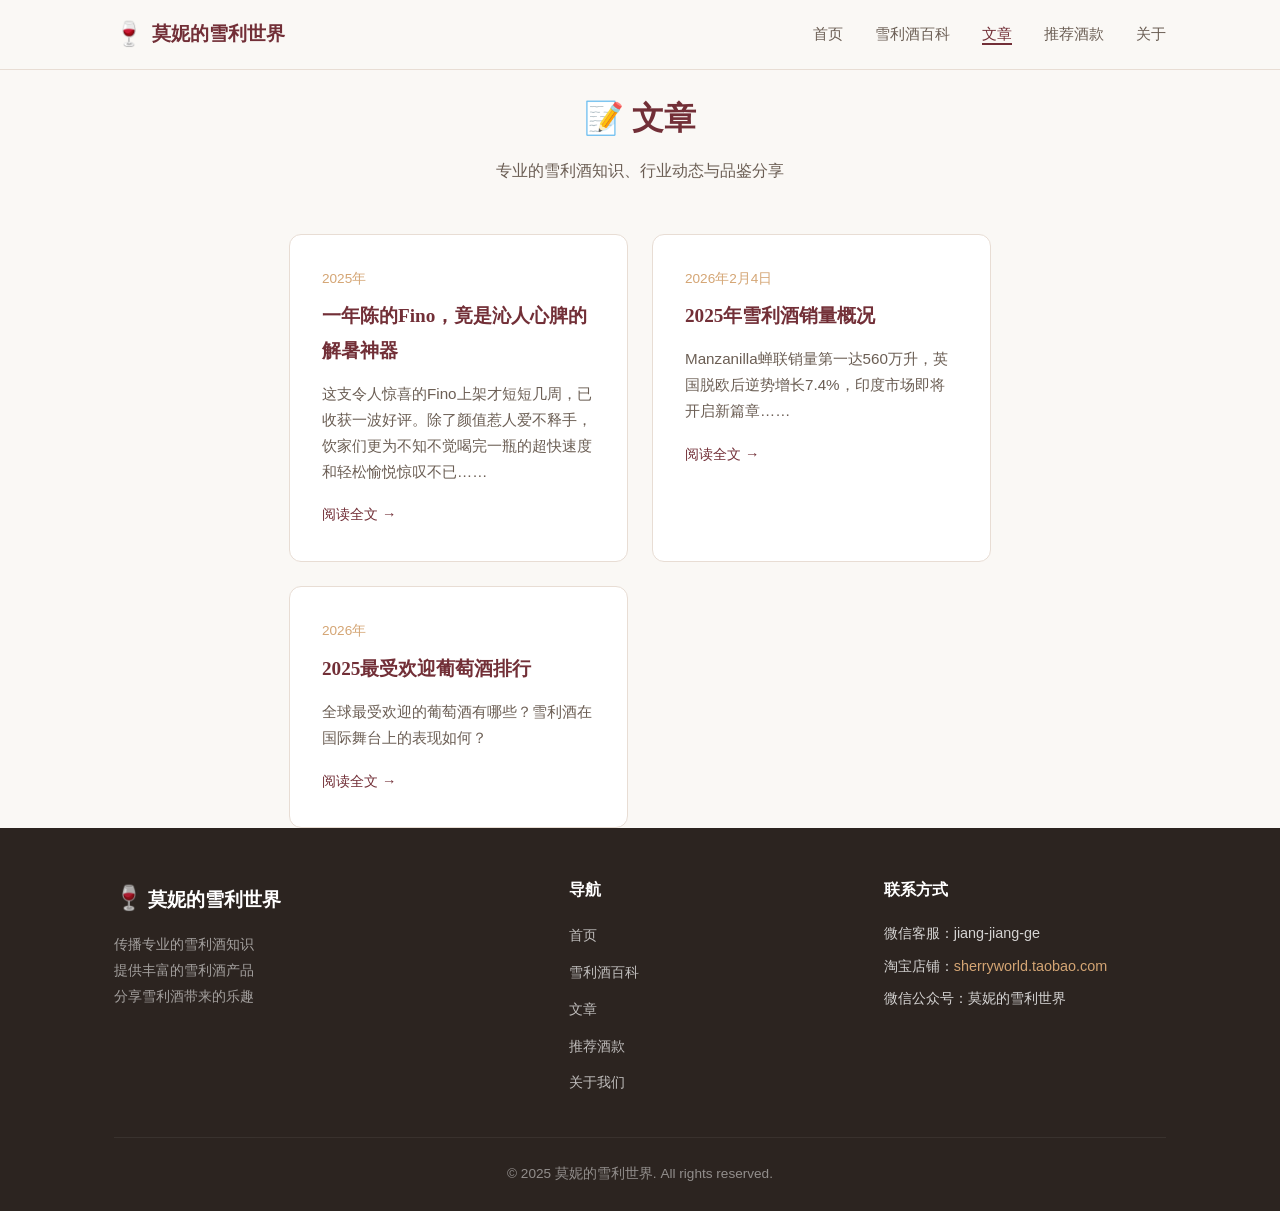
==== articles.html @ 01f6be02 "sync: 完整网站代码" ====
<!DOCTYPE html>
<html lang="zh-CN">
<head>
    <meta charset="UTF-8">
    <meta name="viewport" content="width=device-width, initial-scale=1.0">
    <title>文章 | 莫妮的雪利世界</title>
    <meta name="description" content="莫妮的雪利世界文章合集 - 专业的雪利酒知识、行业动态、品鉴分享。">
    <meta name="keywords" content="雪利酒文章,雪利酒知识,雪利酒新闻,莫妮的雪利世界">
    <link rel="canonical" href="https://sherryworld.cn/articles.html">
    <link rel="stylesheet" href="style.css">
</head>
<body>
    <nav class="navbar">
        <div class="container nav-container">
            <a href="index.html" class="logo">
                <span class="logo-icon">🍷</span>
                <span class="logo-text">莫妮的雪利世界</span>
            </a>
            <ul class="nav-links">
                <li><a href="index.html">首页</a></li>
                <li><a href="guide.html">雪利酒百科</a></li>
                <li><a href="articles.html" class="active">文章</a></li>
                <li><a href="products.html">推荐酒款</a></li>
                <li><a href="about.html">关于</a></li>
            </ul>
            <button class="mobile-menu-btn" aria-label="菜单">☰</button>
        </div>
    </nav>

    <div class="article-page" style="padding-top: 6rem;">
        <div class="container">
            <h1 style="text-align:center; margin-bottom: 1rem;">📝 文章</h1>
            <p style="text-align:center; color: var(--color-text-light); margin-bottom: 3rem;">专业的雪利酒知识、行业动态与品鉴分享</p>

            <div class="articles-grid">
                <a href="articles/fino-summer-drink-2fcde904.html" class="article-card">
                    <div class="article-date">2025年</div>
                    <h3>一年陈的Fino，竟是沁人心脾的解暑神器</h3>
                    <p>这支令人惊喜的Fino上架才短短几周，已收获一波好评。除了颜值惹人爱不释手，饮家们更为不知不觉喝完一瓶的超快速度和轻松愉悦惊叹不已……</p>
                    <span class="read-more">阅读全文 →</span>
                </a>
                <a href="articles/2025-sherry-sales.html" class="article-card">
                    <div class="article-date">2026年2月4日</div>
                    <h3>2025年雪利酒销量概况</h3>
                    <p>Manzanilla蝉联销量第一达560万升，英国脱欧后逆势增长7.4%，印度市场即将开启新篇章……</p>
                    <span class="read-more">阅读全文 →</span>
                </a>
                <a href="articles/2025-popular-wines.html" class="article-card">
                    <div class="article-date">2026年</div>
                    <h3>2025最受欢迎葡萄酒排行</h3>
                    <p>全球最受欢迎的葡萄酒有哪些？雪利酒在国际舞台上的表现如何？</p>
                    <span class="read-more">阅读全文 →</span>
                </a>
            </div>
        </div>
    </div>

    <footer class="footer">
        <div class="container">
            <div class="footer-grid">
                <div class="footer-brand">
                    <span class="logo-icon">🍷</span>
                    <span class="logo-text">莫妮的雪利世界</span>
                    <p>传播专业的雪利酒知识<br>提供丰富的雪利酒产品<br>分享雪利酒带来的乐趣</p>
                </div>
                <div class="footer-links">
                    <h4>导航</h4>
                    <ul>
                        <li><a href="index.html">首页</a></li>
                        <li><a href="guide.html">雪利酒百科</a></li>
                        <li><a href="articles.html">文章</a></li>
                        <li><a href="products.html">推荐酒款</a></li>
                        <li><a href="about.html">关于我们</a></li>
                    </ul>
                </div>
                <div class="footer-contact">
                    <h4>联系方式</h4>
                    <p>微信客服：jiang-jiang-ge</p>
                    <p>淘宝店铺：<a href="https://sherryworld.taobao.com" target="_blank" rel="noopener">sherryworld.taobao.com</a></p>
                    <p>微信公众号：莫妮的雪利世界</p>
                </div>
            </div>
            <div class="footer-bottom">
                <p>&copy; 2025 莫妮的雪利世界. All rights reserved.</p>
            </div>
        </div>
    </footer>

    <script src="script.js"></script>
</body>
</html>
---- style.css ----
/* ========================================
   莫妮的雪利世界 - Sherryworld.cn
   Design: Wine / Literary Style
   ======================================== */

/* Reset & Base */
*, *::before, *::after {
    margin: 0;
    padding: 0;
    box-sizing: border-box;
}

:root {
    --color-bg: #faf8f5;
    --color-text: #2c2420;
    --color-text-light: #6b5e54;
    --color-primary: #722f37;
    --color-primary-light: #a0522d;
    --color-accent: #d4a574;
    --color-gold: #c9a96e;
    --color-white: #ffffff;
    --color-border: #e8ddd4;
    --font-heading: 'Georgia', 'Noto Serif SC', serif;
    --font-body: -apple-system, 'Segoe UI', 'PingFang SC', 'Microsoft YaHei', sans-serif;
    --max-width: 1100px;
    --shadow: 0 2px 20px rgba(114, 47, 55, 0.08);
    --shadow-hover: 0 4px 30px rgba(114, 47, 55, 0.15);
    --transition: all 0.3s ease;
}

html {
    scroll-behavior: smooth;
    font-size: 16px;
}

body {
    font-family: var(--font-body);
    color: var(--color-text);
    background-color: var(--color-bg);
    line-height: 1.8;
    -webkit-font-smoothing: antialiased;
}

.container {
    max-width: var(--max-width);
    margin: 0 auto;
    padding: 0 1.5rem;
}

a {
    color: var(--color-primary);
    text-decoration: none;
    transition: var(--transition);
}

a:hover {
    color: var(--color-primary-light);
}

img {
    max-width: 100%;
    height: auto;
}

.text-center {
    text-align: center;
}

/* ========================================
   Navigation
   ======================================== */
.navbar {
    position: fixed;
    top: 0;
    left: 0;
    right: 0;
    z-index: 1000;
    background: rgba(250, 248, 245, 0.95);
    backdrop-filter: blur(10px);
    border-bottom: 1px solid var(--color-border);
    padding: 0.8rem 0;
}

.nav-container {
    display: flex;
    align-items: center;
    justify-content: space-between;
}

.logo {
    display: flex;
    align-items: center;
    gap: 0.5rem;
    font-family: var(--font-heading);
    font-size: 1.2rem;
    font-weight: 700;
    color: var(--color-primary);
}

.logo:hover {
    color: var(--color-primary);
}

.logo-icon {
    font-size: 1.5rem;
}

.nav-links {
    display: flex;
    list-style: none;
    gap: 2rem;
}

.nav-links a {
    font-size: 0.95rem;
    color: var(--color-text-light);
    font-weight: 500;
    position: relative;
    padding: 0.2rem 0;
}

.nav-links a::after {
    content: '';
    position: absolute;
    bottom: 0;
    left: 0;
    width: 0;
    height: 2px;
    background: var(--color-primary);
    transition: var(--transition);
}

.nav-links a:hover,
.nav-links a.active {
    color: var(--color-primary);
}

.nav-links a:hover::after,
.nav-links a.active::after {
    width: 100%;
}

.mobile-menu-btn {
    display: none;
    background: none;
    border: none;
    font-size: 1.5rem;
    cursor: pointer;
    color: var(--color-primary);
}

/* ========================================
   Hero Section
   ======================================== */
.hero {
    position: relative;
    min-height: 100vh;
    display: flex;
    align-items: center;
    justify-content: center;
    background: linear-gradient(135deg, #2c1810 0%, #722f37 40%, #a0522d 70%, #c9a96e 100%);
    overflow: hidden;
    text-align: center;
}

.hero-overlay {
    position: absolute;
    top: 0;
    left: 0;
    right: 0;
    bottom: 0;
    background: radial-gradient(ellipse at center, transparent 0%, rgba(44, 24, 16, 0.3) 100%);
}

.hero-content {
    position: relative;
    z-index: 1;
    color: var(--color-white);
    max-width: 700px;
}

.hero-subtitle {
    font-family: var(--font-heading);
    font-size: 0.95rem;
    letter-spacing: 3px;
    color: var(--color-accent);
    margin-bottom: 1.5rem;
    text-transform: uppercase;
}

.hero h1 {
    font-family: var(--font-heading);
    font-size: 2.8rem;
    font-weight: 700;
    line-height: 1.3;
    margin-bottom: 1.5rem;
    color: var(--color-white);
}

.hero-desc {
    font-size: 1.1rem;
    line-height: 1.9;
    opacity: 0.9;
    margin-bottom: 2.5rem;
}

.hero-actions {
    display: flex;
    gap: 1rem;
    justify-content: center;
    flex-wrap: wrap;
}

/* Buttons */
.btn {
    display: inline-block;
    padding: 0.8rem 2rem;
    font-size: 0.95rem;
    font-weight: 500;
    border-radius: 50px;
    transition: var(--transition);
    cursor: pointer;
    text-align: center;
}

.btn-primary {
    background: var(--color-white);
    color: var(--color-primary);
    border: 2px solid var(--color-white);
}

.btn-primary:hover {
    background: transparent;
    color: var(--color-white);
}

.btn-outline {
    background: transparent;
    color: var(--color-white);
    border: 2px solid rgba(255, 255, 255, 0.6);
}

.btn-outline:hover {
    border-color: var(--color-white);
    background: rgba(255, 255, 255, 0.1);
}

/* Section buttons (non-hero) */
.section .btn-primary {
    background: var(--color-primary);
    color: var(--color-white);
    border-color: var(--color-primary);
}

.section .btn-primary:hover {
    background: var(--color-primary-light);
    border-color: var(--color-primary-light);
}

.section .btn-outline {
    color: var(--color-primary);
    border-color: var(--color-primary);
}

.section .btn-outline:hover {
    background: var(--color-primary);
    color: var(--color-white);
}

/* ========================================
   Sections
   ======================================== */
.section {
    padding: 5rem 0;
}

.section-header {
    text-align: center;
    margin-bottom: 3rem;
}

.section-header h2 {
    font-family: var(--font-heading);
    font-size: 2rem;
    color: var(--color-primary);
    margin-bottom: 0.5rem;
}

.section-header p {
    color: var(--color-text-light);
    font-size: 1.05rem;
}

/* ========================================
   Sherry Types Grid
   ======================================== */
.types-grid {
    display: grid;
    grid-template-columns: repeat(auto-fit, minmax(300px, 1fr));
    gap: 1.5rem;
}

.type-card {
    background: var(--color-white);
    border-radius: 12px;
    padding: 2rem;
    border: 1px solid var(--color-border);
    transition: var(--transition);
    display: block;
}

.type-card:hover {
    box-shadow: var(--shadow-hover);
    transform: translateY(-4px);
    color: var(--color-text);
}

.type-icon {
    font-size: 2.5rem;
    margin-bottom: 1rem;
}

.type-card h3 {
    font-family: var(--font-heading);
    font-size: 1.3rem;
    color: var(--color-primary);
    margin-bottom: 0.3rem;
}

.type-style {
    font-size: 0.85rem;
    color: var(--color-accent);
    margin-bottom: 0.8rem;
    font-weight: 500;
}

.type-card p {
    font-size: 0.95rem;
    color: var(--color-text-light);
    line-height: 1.7;
}

/* ========================================
   Articles
   ======================================== */
.articles-grid {
    display: grid;
    grid-template-columns: repeat(auto-fit, minmax(300px, 1fr));
    gap: 1.5rem;
}

.article-card {
    background: var(--color-white);
    border-radius: 12px;
    padding: 2rem;
    border: 1px solid var(--color-border);
    transition: var(--transition);
    display: block;
}

.article-card:hover {
    box-shadow: var(--shadow-hover);
    transform: translateY(-4px);
    color: var(--color-text);
}

.article-date {
    font-size: 0.85rem;
    color: var(--color-accent);
    margin-bottom: 0.5rem;
}

.article-card h3 {
    font-family: var(--font-heading);
    font-size: 1.2rem;
    color: var(--color-primary);
    margin-bottom: 0.8rem;
}

.article-card p {
    font-size: 0.95rem;
    color: var(--color-text-light);
    line-height: 1.7;
    margin-bottom: 1rem;
}

.read-more {
    font-size: 0.9rem;
    font-weight: 500;
    color: var(--color-primary);
}

/* ========================================
   About Section
   ======================================== */
.about-grid {
    display: grid;
    grid-template-columns: 1.5fr 1fr;
    gap: 3rem;
    align-items: start;
}

.about-text h2 {
    font-family: var(--font-heading);
    font-size: 1.8rem;
    color: var(--color-primary);
    margin-bottom: 1rem;
}

.about-text p {
    color: var(--color-text-light);
    margin-bottom: 1rem;
    line-height: 1.8;
}

.about-list {
    list-style: none;
    margin-top: 1rem;
}

.about-list li {
    padding: 0.4rem 0;
    font-size: 1rem;
}

.contact-card {
    background: var(--color-white);
    border-radius: 12px;
    padding: 2rem;
    border: 1px solid var(--color-border);
    box-shadow: var(--shadow);
}

.contact-card h3 {
    font-family: var(--font-heading);
    font-size: 1.3rem;
    color: var(--color-primary);
    margin-bottom: 1rem;
}

.contact-card p {
    color: var(--color-text-light);
    margin-bottom: 0.6rem;
    font-size: 0.95rem;
}

.contact-card a {
    color: var(--color-primary);
}

.qr-placeholder {
    margin-top: 1rem;
    padding: 1.5rem;
    background: var(--color-bg);
    border-radius: 8px;
    text-align: center;
    color: var(--color-text-light);
    font-size: 0.85rem;
}

/* ========================================
   FAQ Section
   ======================================== */
.faq-section {
    background: var(--color-white);
}

.faq-list {
    max-width: 800px;
    margin: 0 auto;
}

.faq-item {
    padding: 1.5rem 0;
    border-bottom: 1px solid var(--color-border);
}

.faq-item:last-child {
    border-bottom: none;
}

.faq-item h3 {
    font-family: var(--font-heading);
    font-size: 1.1rem;
    color: var(--color-primary);
    margin-bottom: 0.5rem;
}

.faq-item p {
    color: var(--color-text-light);
    line-height: 1.8;
    font-size: 0.95rem;
}

/* ========================================
   Article Page
   ======================================== */
.article-page {
    padding-top: 5rem;
}

.article-page .container {
    max-width: 750px;
}

.article-meta {
    text-align: center;
    margin-bottom: 2rem;
    color: var(--color-text-light);
    font-size: 0.9rem;
}

.article-page h1 {
    font-family: var(--font-heading);
    font-size: 2rem;
    color: var(--color-primary);
    text-align: center;
    margin-bottom: 1.5rem;
    line-height: 1.4;
}

.article-body {
    font-size: 1.05rem;
    line-height: 2;
    color: var(--color-text);
}

.article-body h2 {
    font-family: var(--font-heading);
    font-size: 1.5rem;
    color: var(--color-primary);
    margin: 2rem 0 1rem;
}

.article-body h3 {
    font-family: var(--font-heading);
    font-size: 1.2rem;
    color: var(--color-primary-light);
    margin: 1.5rem 0 0.8rem;
}

.article-body p {
    margin-bottom: 1.2rem;
}

.article-body ul, .article-body ol {
    margin: 1rem 0 1.2rem 1.5rem;
}

.article-body li {
    margin-bottom: 0.5rem;
}

.article-body blockquote {
    border-left: 3px solid var(--color-accent);
    padding: 1rem 1.5rem;
    margin: 1.5rem 0;
    background: var(--color-bg);
    border-radius: 0 8px 8px 0;
    font-style: italic;
    color: var(--color-text-light);
}

.article-body strong {
    color: var(--color-primary);
}

/* Article CTA */
.article-cta {
    margin: 3rem 0 2rem;
    padding: 2rem;
    background: linear-gradient(135deg, var(--color-primary) 0%, var(--color-primary-light) 100%);
    border-radius: 12px;
    color: var(--color-white);
    text-align: center;
}

.article-cta h3 {
    font-family: var(--font-heading);
    font-size: 1.3rem;
    margin-bottom: 0.8rem;
    color: var(--color-white);
}

.article-cta p {
    opacity: 0.9;
    margin-bottom: 1rem;
    font-size: 0.95rem;
}

.article-cta .btn {
    background: var(--color-white);
    color: var(--color-primary);
    border-color: var(--color-white);
}

.article-cta .btn:hover {
    background: transparent;
    color: var(--color-white);
}

/* ========================================
   Guide Page
   ======================================== */
.guide-page {
    padding-top: 5rem;
}

.guide-page h1 {
    font-family: var(--font-heading);
    font-size: 2rem;
    color: var(--color-primary);
    text-align: center;
    margin-bottom: 1rem;
}

.guide-intro {
    text-align: center;
    color: var(--color-text-light);
    max-width: 700px;
    margin: 0 auto 3rem;
    font-size: 1.05rem;
    line-height: 1.8;
}

.guide-section {
    margin-bottom: 3rem;
    padding-bottom: 3rem;
    border-bottom: 1px solid var(--color-border);
}

.guide-section:last-child {
    border-bottom: none;
}

.guide-section h2 {
    font-family: var(--font-heading);
    font-size: 1.5rem;
    color: var(--color-primary);
    margin-bottom: 1rem;
    display: flex;
    align-items: center;
    gap: 0.5rem;
}

.guide-section p {
    color: var(--color-text-light);
    line-height: 1.8;
    margin-bottom: 0.8rem;
}

/* ========================================
   Footer
   ======================================== */
.footer {
    background: #2c2420;
    color: rgba(255, 255, 255, 0.8);
    padding: 3rem 0 1.5rem;
}

.footer-grid {
    display: grid;
    grid-template-columns: 1.5fr 1fr 1fr;
    gap: 2rem;
    margin-bottom: 2rem;
}

.footer-brand .logo-text {
    font-family: var(--font-heading);
    font-size: 1.2rem;
    color: var(--color-white);
    font-weight: 700;
}

.footer-brand p {
    margin-top: 0.8rem;
    font-size: 0.9rem;
    line-height: 1.8;
    opacity: 0.7;
}

.footer h4 {
    font-family: var(--font-heading);
    color: var(--color-white);
    margin-bottom: 1rem;
    font-size: 1rem;
}

.footer-links ul {
    list-style: none;
}

.footer-links li {
    margin-bottom: 0.5rem;
}

.footer-links a {
    color: rgba(255, 255, 255, 0.7);
    font-size: 0.9rem;
}

.footer-links a:hover {
    color: var(--color-accent);
}

.footer-contact p {
    font-size: 0.9rem;
    margin-bottom: 0.4rem;
}

.footer-contact a {
    color: var(--color-accent);
}

.footer-bottom {
    border-top: 1px solid rgba(255, 255, 255, 0.1);
    padding-top: 1.5rem;
    text-align: center;
    font-size: 0.85rem;
    opacity: 0.6;
}

/* ========================================
   Responsive
   ======================================== */
@media (max-width: 768px) {
    .nav-links {
        display: none;
    }

    .mobile-menu-btn {
        display: block;
    }

    .nav-links.active {
        display: flex;
        flex-direction: column;
        position: absolute;
        top: 100%;
        left: 0;
        right: 0;
        background: var(--color-bg);
        padding: 1rem 1.5rem;
        border-bottom: 1px solid var(--color-border);
        gap: 1rem;
    }

    .hero h1 {
        font-size: 2rem;
    }

    .hero-desc {
        font-size: 1rem;
    }

    .about-grid {
        grid-template-columns: 1fr;
    }

    .footer-grid {
        grid-template-columns: 1fr;
        gap: 1.5rem;
    }

    .types-grid,
    .articles-grid {
        grid-template-columns: 1fr;
    }
}

@media (max-width: 480px) {
    .hero h1 {
        font-size: 1.7rem;
    }

    .hero-actions {
        flex-direction: column;
        align-items: center;
    }

    .btn {
        width: 100%;
        max-width: 260px;
    }
}
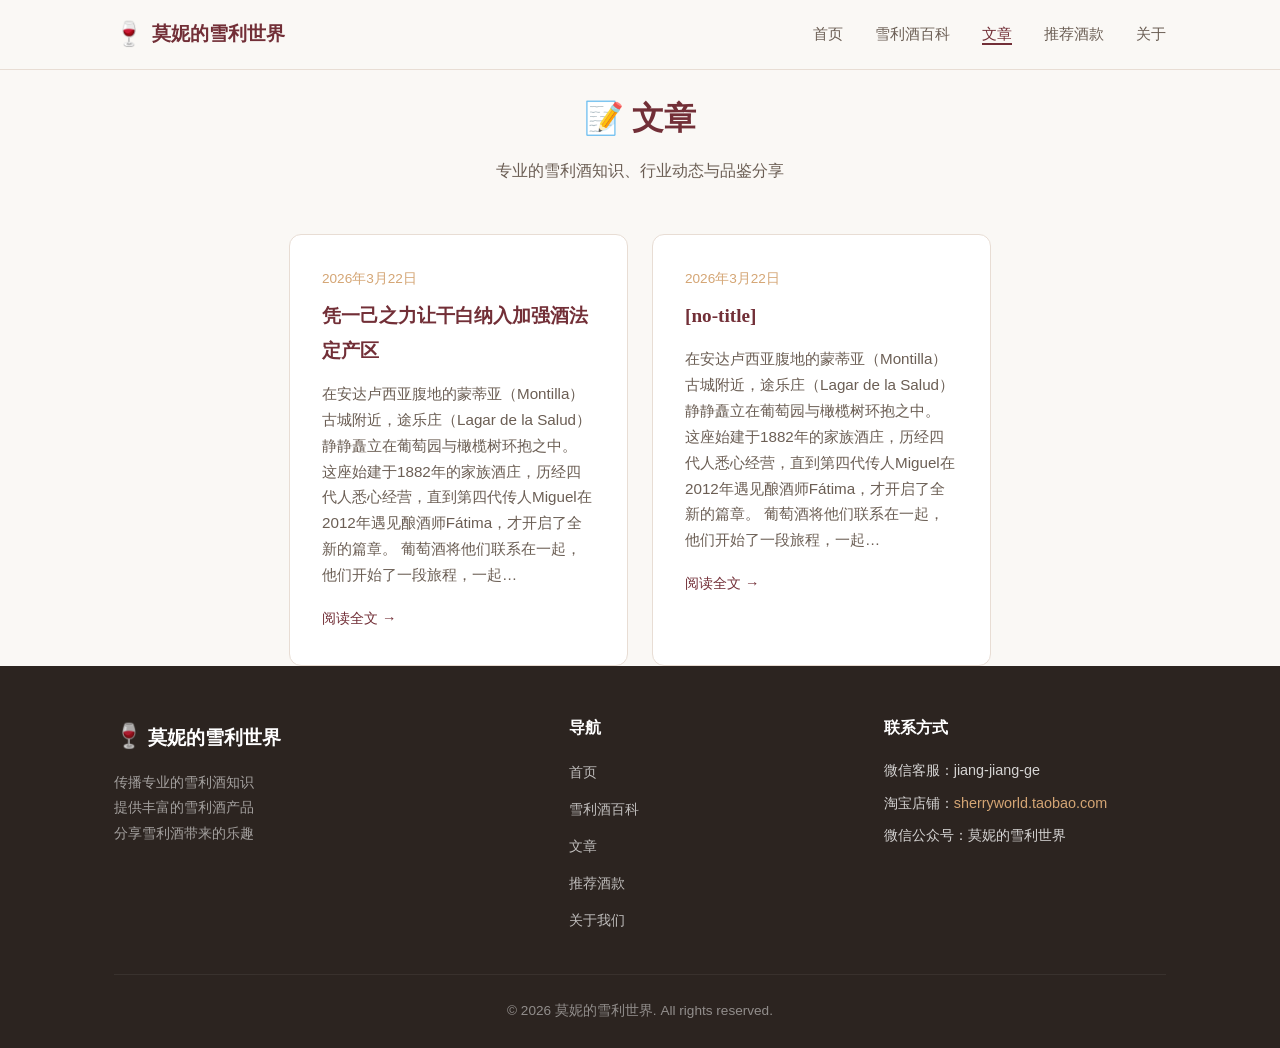
==== commit 171f14b2: "cms: update articles index (rebuild)" ====
--- a/articles.html
+++ b/articles.html
@@ -32,26 +32,9 @@
             <h1 style="text-align:center; margin-bottom: 1rem;">📝 文章</h1>
             <p style="text-align:center; color: var(--color-text-light); margin-bottom: 3rem;">专业的雪利酒知识、行业动态与品鉴分享</p>
 
-            <div class="articles-grid">
-                <a href="articles/fino-summer-drink-2fcde904.html" class="article-card">
-                    <div class="article-date">2025年</div>
-                    <h3>一年陈的Fino，竟是沁人心脾的解暑神器</h3>
-                    <p>这支令人惊喜的Fino上架才短短几周，已收获一波好评。除了颜值惹人爱不释手，饮家们更为不知不觉喝完一瓶的超快速度和轻松愉悦惊叹不已……</p>
-                    <span class="read-more">阅读全文 →</span>
-                </a>
-                <a href="articles/2025-sherry-sales.html" class="article-card">
-                    <div class="article-date">2026年2月4日</div>
-                    <h3>2025年雪利酒销量概况</h3>
-                    <p>Manzanilla蝉联销量第一达560万升，英国脱欧后逆势增长7.4%，印度市场即将开启新篇章……</p>
-                    <span class="read-more">阅读全文 →</span>
-                </a>
-                <a href="articles/2025-popular-wines.html" class="article-card">
-                    <div class="article-date">2026年</div>
-                    <h3>2025最受欢迎葡萄酒排行</h3>
-                    <p>全球最受欢迎的葡萄酒有哪些？雪利酒在国际舞台上的表现如何？</p>
-                    <span class="read-more">阅读全文 →</span>
-                </a>
-            </div>
+            <div class="articles-grid" id="articles-grid"></div>
+            <p id="articles-load-status" style="text-align:center; color: var(--color-text-light); margin-top: 0.5rem;">加载中…</p>
+            <p id="articles-error" style="display:none; text-align:center; color: #a33; margin-top: 0.5rem;"></p>
         </div>
     </div>
 
@@ -81,11 +64,63 @@
                 </div>
             </div>
             <div class="footer-bottom">
-                <p>&copy; 2025 莫妮的雪利世界. All rights reserved.</p>
+                <p>&copy; 2026 莫妮的雪利世界. All rights reserved.</p>
             </div>
         </div>
     </footer>
 
+    <script>
+    (function () {
+        var grid = document.getElementById('articles-grid');
+        var loading = document.getElementById('articles-load-status');
+        var errEl = document.getElementById('articles-error');
+        if (!grid || !loading) return;
+
+        fetch('articles.json', { cache: 'no-store' })
+            .then(function (r) {
+                if (!r.ok) throw new Error('http ' + r.status);
+                return r.json();
+            })
+            .then(function (items) {
+                loading.style.display = 'none';
+                grid.innerHTML = '';
+                if (!items || !items.length) {
+                    var empty = document.createElement('p');
+                    empty.style.cssText = 'grid-column:1/-1;text-align:center;color:var(--color-text-light)';
+                    empty.textContent = '暂无已发布文章。';
+                    grid.appendChild(empty);
+                    return;
+                }
+                items.forEach(function (it) {
+                    var a = document.createElement('a');
+                    a.href = it.href || '#';
+                    a.className = 'article-card';
+                    var d = document.createElement('div');
+                    d.className = 'article-date';
+                    d.textContent = it.date_label || '';
+                    var h3 = document.createElement('h3');
+                    h3.textContent = it.title || '';
+                    var p = document.createElement('p');
+                    p.textContent = it.excerpt || '';
+                    var span = document.createElement('span');
+                    span.className = 'read-more';
+                    span.textContent = '阅读全文 →';
+                    a.appendChild(d);
+                    a.appendChild(h3);
+                    a.appendChild(p);
+                    a.appendChild(span);
+                    grid.appendChild(a);
+                });
+            })
+            .catch(function () {
+                loading.style.display = 'none';
+                if (errEl) {
+                    errEl.style.display = 'block';
+                    errEl.textContent = '文章列表加载失败（缺少 articles.json 或网络错误），请刷新或联系管理员更新站点。';
+                }
+            });
+    })();
+    </script>
     <script src="script.js"></script>
 </body>
-</html>
+</html>
